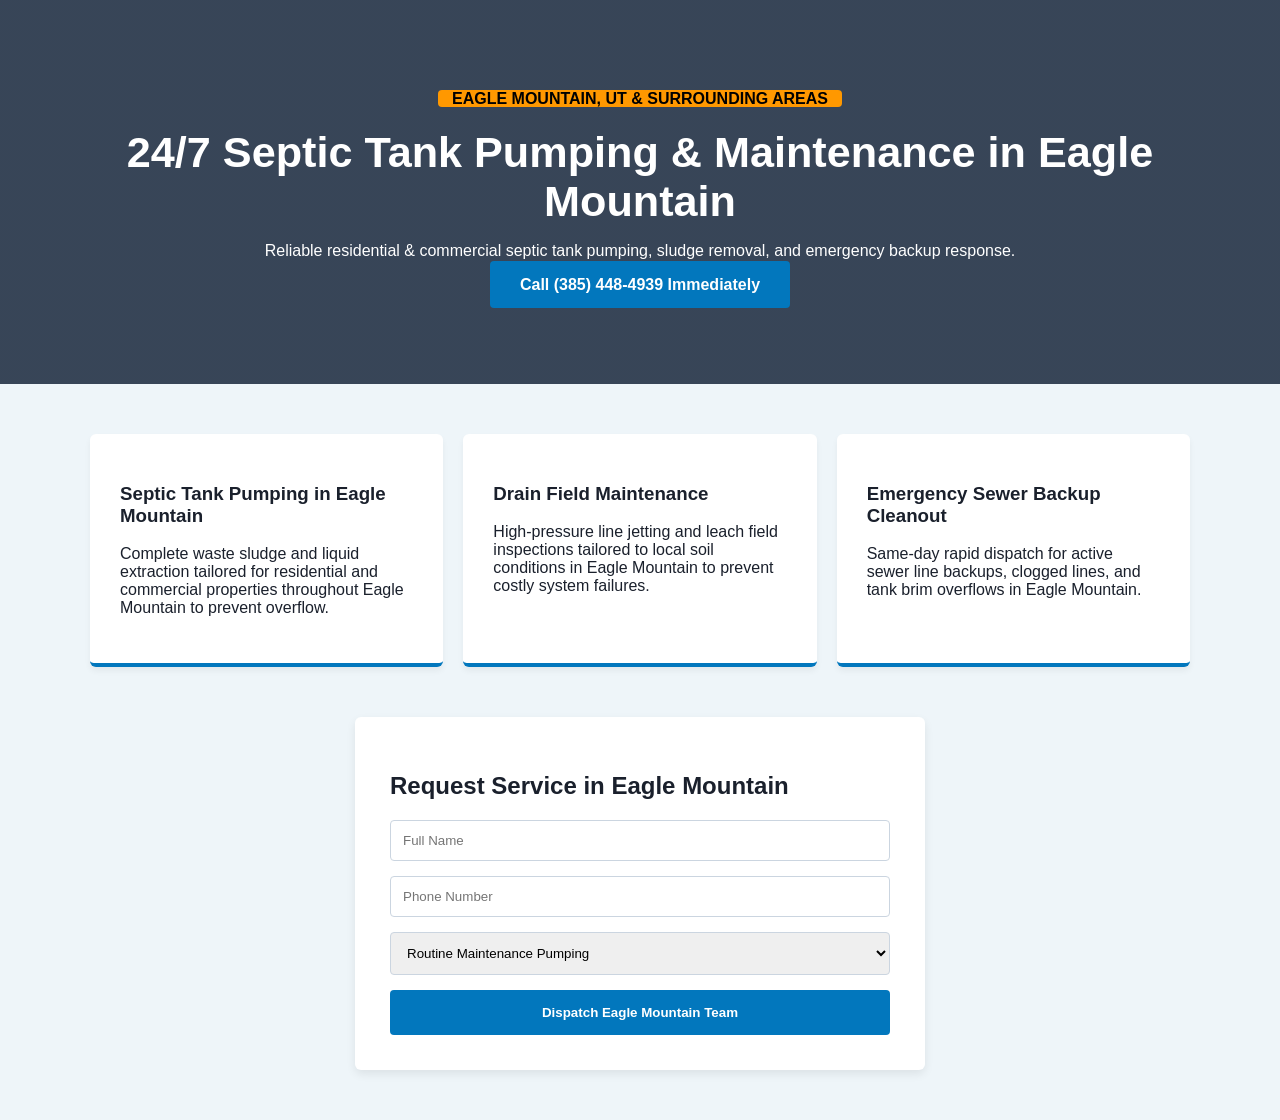
==== tank-eagle-mountain.html @ e1aa265e "index" ====
<!DOCTYPE html>
<html lang="en">
<head>
    <meta charset="UTF-8">
    <meta name="viewport" content="width=device-width, initial-scale=1.0">
    <title>Septic Tank Pumping in Eagle Mountain, UT | 24/7 Emergency Service</title>
    <meta name="description" content="Fast & professional septic tank pumping, drain field jetting, and emergency cleanout services in Eagle Mountain, Utah. Call today for a free quote!">
    <!-- Conexión a los estilos globales en la raíz -->
    <link rel="stylesheet" href="../style.css">
</head>
<body>
    <header class="hero-section">
        <div class="container">
            <span class="badge">Eagle Mountain, UT & Surrounding Areas</span>
            <h1>24/7 Septic Tank Pumping & Maintenance in Eagle Mountain</h1>
            <p>Reliable residential & commercial septic tank pumping, sludge removal, and emergency backup response.</p>
            <div class="cta-group">
                <a href="tel:3854484939" class="btn-primary">Call (385) 448-4939 Immediately</a>
            </div>
        </div>
    </header>

    <section class="services-grid container">
        <div class="card">
            <h3>Septic Tank Pumping in Eagle Mountain</h3>
            <p>Complete waste sludge and liquid extraction tailored for residential and commercial properties throughout Eagle Mountain to prevent overflow.</p>
        </div>
        <div class="card">
            <h3>Drain Field Maintenance</h3>
            <p>High-pressure line jetting and leach field inspections tailored to local soil conditions in Eagle Mountain to prevent costly system failures.</p>
        </div>
        <div class="card">
            <h3>Emergency Sewer Backup Cleanout</h3>
            <p>Same-day rapid dispatch for active sewer line backups, clogged lines, and tank brim overflows in Eagle Mountain.</p>
        </div>
    </section>

    <section class="form-section container">
        <h2>Request Service in Eagle Mountain</h2>
        <form id="septicForm">
            <input type="text" id="name" placeholder="Full Name" required>
            <input type="tel" id="phone" placeholder="Phone Number" required>
            <!-- Campo oculto para identificar que este lead proviene de Eagle Mountain -->
            <input type="hidden" id="cityLocation" value="Eagle Mountain">
            <select id="urgency" required>
                <option value="routine">Routine Maintenance Pumping</option>
                <option value="emergency">Emergency / Active Backup</option>
            </select>
            <button type="submit" class="btn-submit">Dispatch Eagle Mountain Team</button>
        </form>
    </section>

    <!-- Conexión al script global en la raíz -->
    <script src="../script.js"></script>
</body>
</html>
---- style.css ----
:root {
    --primary-color: #0277bd;
    --dark-bg: #0a192f;
    --light-bg: #eef5f9;
    --text-color: #1a202c;
}

body {
    margin: 0;
    font-family: 'Helvetica Neue', Helvetica, Arial, sans-serif;
    color: var(--text-color);
    background-color: var(--light-bg);
}

.container {
    max-width: 1100px;
    margin: 0 auto;
    padding: 0 20px;
}

.hero-section {
    background: linear-gradient(rgba(10, 25, 47, 0.8), rgba(10, 25, 47, 0.8)), url('https://images.unsplash.com/photo-1584622650111-993a426fbf0a?auto=format&fit=crop&w=1200&q=80') center/cover;
    color: #ffffff;
    text-align: center;
    padding: 90px 20px;
}

.badge {
    background-color: #ff9800;
    color: #000;
    padding: 0px 14px;
    font-weight: bold;
    border-radius: 4px;
    text-transform: uppercase;
  

}

.hero-section h1 { font-size: 2.7rem; margin: 20px 0 10px; }

.btn-primary, .btn-submit {
    background-color: var(--primary-color);
    color: white;
    padding: 15px 30px;
    text-decoration: none;
    font-weight: bold;
    border-radius: 4px;
    border: none;
    cursor: pointer;
}

.services-grid {
    display: grid;
    grid-template-columns: repeat(auto-fit, minmax(300px, 1fr));
    gap: 20px;
    margin: 50px auto;
}

.card {
    background: white;
    padding: 30px;
    border-radius: 6px;
    box-shadow: 0 4px 6px rgba(0,0,0,0.05);
    border-bottom: 4px solid var(--primary-color);
}

.form-section {
    background: white;
    padding: 35px;
    max-width: 500px;
    margin: 0 auto 50px;
    border-radius: 6px;
    box-shadow: 0 4px 10px rgba(0,0,0,0.08);
}

form { display: flex; flex-direction: column; gap: 15px; }
input, select { padding: 12px; border: 1px solid #cbd5e0; border-radius: 4px; }
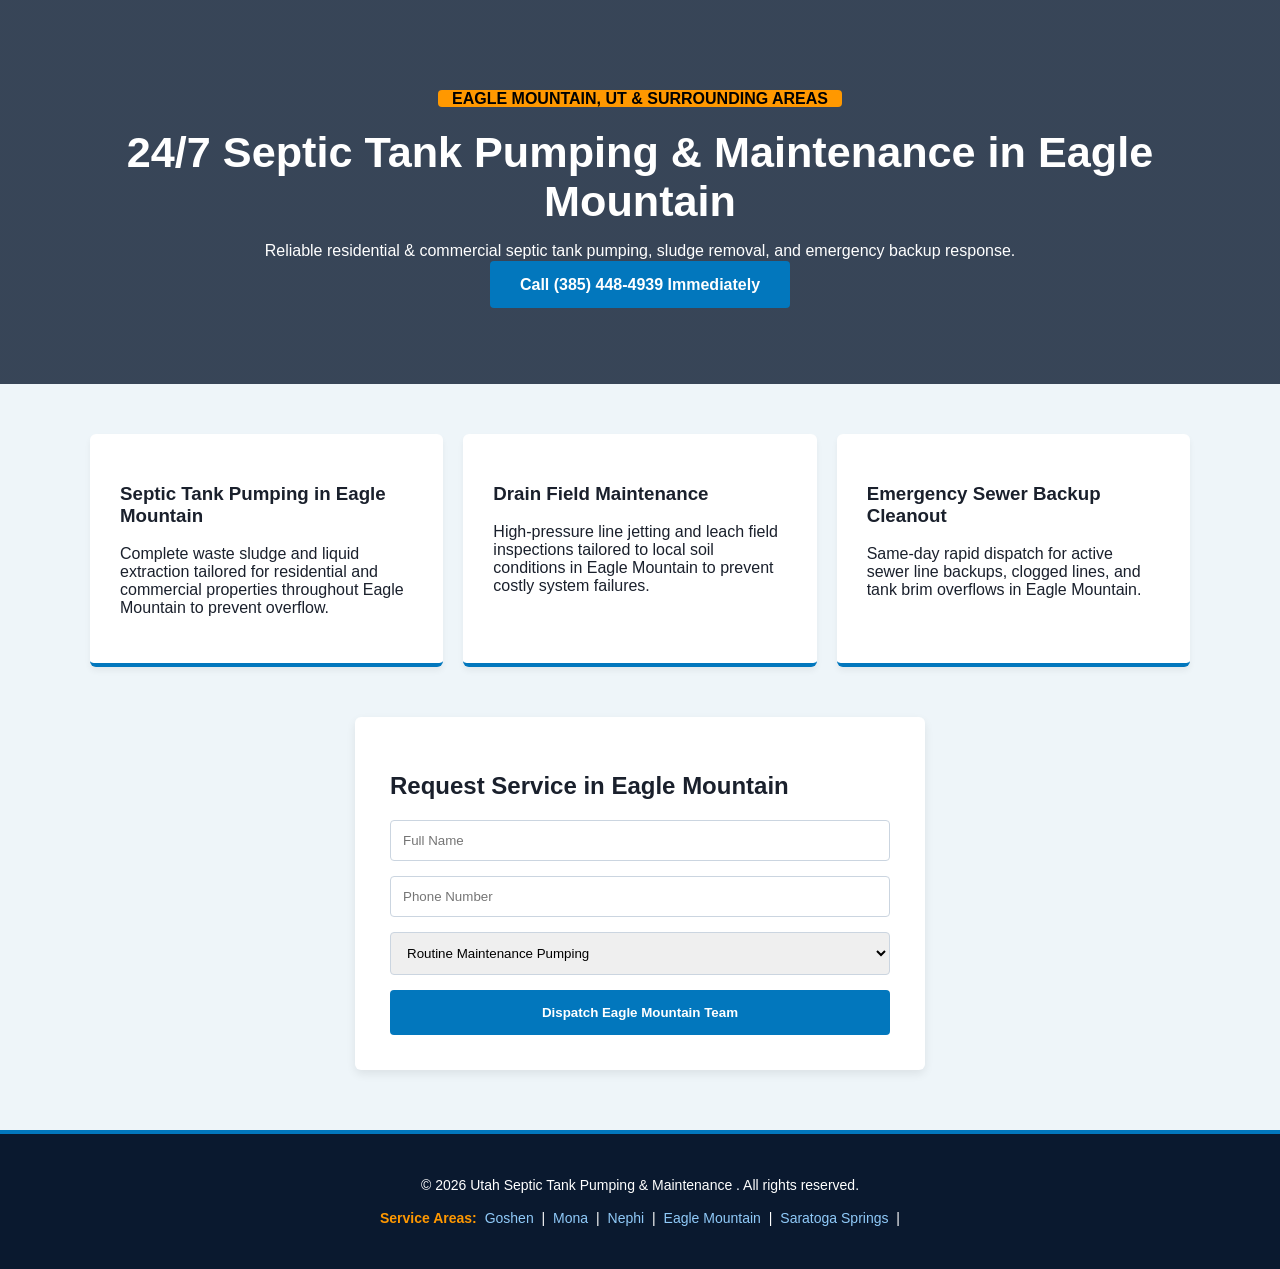
==== commit b836cf38: "index" ====
--- a/tank-eagle-mountain.html
+++ b/tank-eagle-mountain.html
@@ -5,8 +5,66 @@
     <meta name="viewport" content="width=device-width, initial-scale=1.0">
     <title>Septic Tank Pumping in Eagle Mountain, UT | 24/7 Emergency Service</title>
     <meta name="description" content="Fast & professional septic tank pumping, drain field jetting, and emergency cleanout services in Eagle Mountain, Utah. Call today for a free quote!">
+
+     <!-- Open Graph Meta Tags (Facebook, LinkedIn, WhatsApp) -->
+    <meta property="og:type" content="website">
+    <meta property="og:url" content="https://utahsepticandrain.com/tank-eagle-mountain.html">
+    <meta property="og:title" content="Septic Tank Pumping in Eagle Mountain, UT | 24/7 Emergency Service">
+    <meta property="og:description" content="Fast & professional septic tank pumping, drain field maintenance, and emergency cleanout services in Eagle Mountain, Utah. Call today!">
+    <meta property="og:image" content="https://utahsepticandrain.com/images/septic.png">
+
+    <!-- Twitter Card Meta Tags -->
+    <meta name="twitter:card" content="summary_large_image">
+    <meta name="twitter:url" content="https://utahsepticandrain.com/tank-eagle-mountain.html">
+    <meta name="twitter:title" content="Septic Tank Pumping in Eagle Mountain, UT | 24/7 Emergency Service">
+    <meta name="twitter:description" content="Fast & professional septic tank pumping, drain field maintenance, and emergency cleanout services in Eagle Mountain, Utah. Call today!">
+    <meta name="twitter:image" content="https://utahsepticandrain.com/images/septic.png">
+    
+
+    <!-- iOS / Safari App Icons -->
+    <link rel="apple-touch-icon" sizes="180x180" href="/apple-touch-icon.png">
+    <meta name="apple-mobile-web-app-capable" content="yes">
+    <meta name="apple-mobile-web-app-status-bar-style" content="black-translucent">
+    <meta name="apple-mobile-web-app-title" content="Utah Septic">
+    <meta name="theme-color" content="#0277bd">
+
+    <!--favicon-->
+   <link rel="icon" type="image/x-icon" href="../favicon.ico">
+    <link rel="icon" type="image/png" sizes="192x192" href="../favicon-192.png">
+    <link rel="apple-touch-icon" sizes="180x180" href="../apple-touch-icon.png">
+
     <!-- Conexión a los estilos globales en la raíz -->
+     <link rel="manifest" href="../manifest.json">
     <link rel="stylesheet" href="../style.css">
+ <script type="application/ld+json">
+    {
+  "@context": "https://schema.org",
+  "@type": "PlumbingService",
+  "name": "Utah Septic & Pumping Services",
+  "image": "https://247towingservicesut.com/images/septic.png",
+  "telephone": "+1-385-448-4939",
+  "url": "https://247towingservicesut.com/eagle-mountain",
+  "priceRange": "$$",
+  "description": "24/7 emergency septic tank pumping, drain field jetting, and sewage backup cleaning across Eagle Mountain, Saratoga Springs, and rural Utah County.",
+  "areaServed": [
+    { "@type": "City", "name": "Eagle Mountain", "sameAs": "https://en.wikipedia.org/wiki/Eagle_Mountain,_Utah" },
+    { "@type": "City", "name": "Saratoga Springs", "sameAs": "https://en.wikipedia.org/wiki/Saratoga_Springs,_Utah" },
+    { "@type": "City", "name": "Goshen", "sameAs": "https://en.wikipedia.org/wiki/Goshen,_Utah" },
+    { "@type": "City", "name": "Mona", "sameAs": "https://en.wikipedia.org/wiki/Mona,_Utah" },
+    { "@type": "City", "name": "Nephi", "sameAs": "https://en.wikipedia.org/wiki/Nephi,_Utah" }
+  ],
+  "openingHoursSpecification": {
+    "@type": "OpeningHoursSpecification",
+    "dayOfWeek": [
+      "Monday", "Tuesday", "Wednesday", "Thursday", "Friday", "Saturday", "Sunday"
+    ],
+    "opens": "00:00",
+    "closes": "23:59"
+  }
+}
+    </script>
+
+
 </head>
 <body>
     <header class="hero-section">
@@ -50,6 +108,20 @@
         </form>
     </section>
 
+    <footer class="footer">
+    <div class="container-footer-content">
+      <p>&copy; 2026 Utah Septic Tank Pumping & Maintenance . All rights reserved.</p>
+      <p><strong>Service Areas:</strong> 
+        <a href="/tank-goshen.html" class="footer-a">Goshen</a> | 
+        <a href="/tank-mona.html" class="footer-a">Mona</a> | 
+        <a href="/tank-nephi.html" class="footer-a">Nephi</a> | 
+        <a href="/tank-eagle-mountain.html" class="footer-a">Eagle Mountain</a> | 
+        <a href="/tank-saratoga-springs.html" class="footer-a">Saratoga Springs</a> | 
+
+      </p>
+    </div>
+  </footer>
+
     <!-- Conexión al script global en la raíz -->
     <script src="../script.js"></script>
 </body>
--- a/style.css
+++ b/style.css
@@ -73,5 +73,41 @@
     box-shadow: 0 4px 10px rgba(0,0,0,0.08);
 }
 
+.footer {
+    background-color: #0a192f;
+    color: #ffffff;
+    padding: 30px 20px;
+    text-align: center;
+    border-top: 4px solid #0277bd;
+    margin-top: 60px;
+}
+
+.container-footer-content {
+    max-width: 1100px;
+    margin: 0 auto;
+    font-size: 14px;
+    line-height: 1.6;
+}
+
+.footer p {
+    margin: 10px 0;
+}
+
+.footer strong {
+    color: #ff9800;
+}
+
+.footer-a {
+    color: #90caf9;
+    text-decoration: none;
+    margin: 0 4px;
+    transition: color 0.2s ease;
+}
+
+.footer-a:hover {
+    color: #ffffff;
+    text-decoration: underline;
+}
+
 form { display: flex; flex-direction: column; gap: 15px; }
 input, select { padding: 12px; border: 1px solid #cbd5e0; border-radius: 4px; }
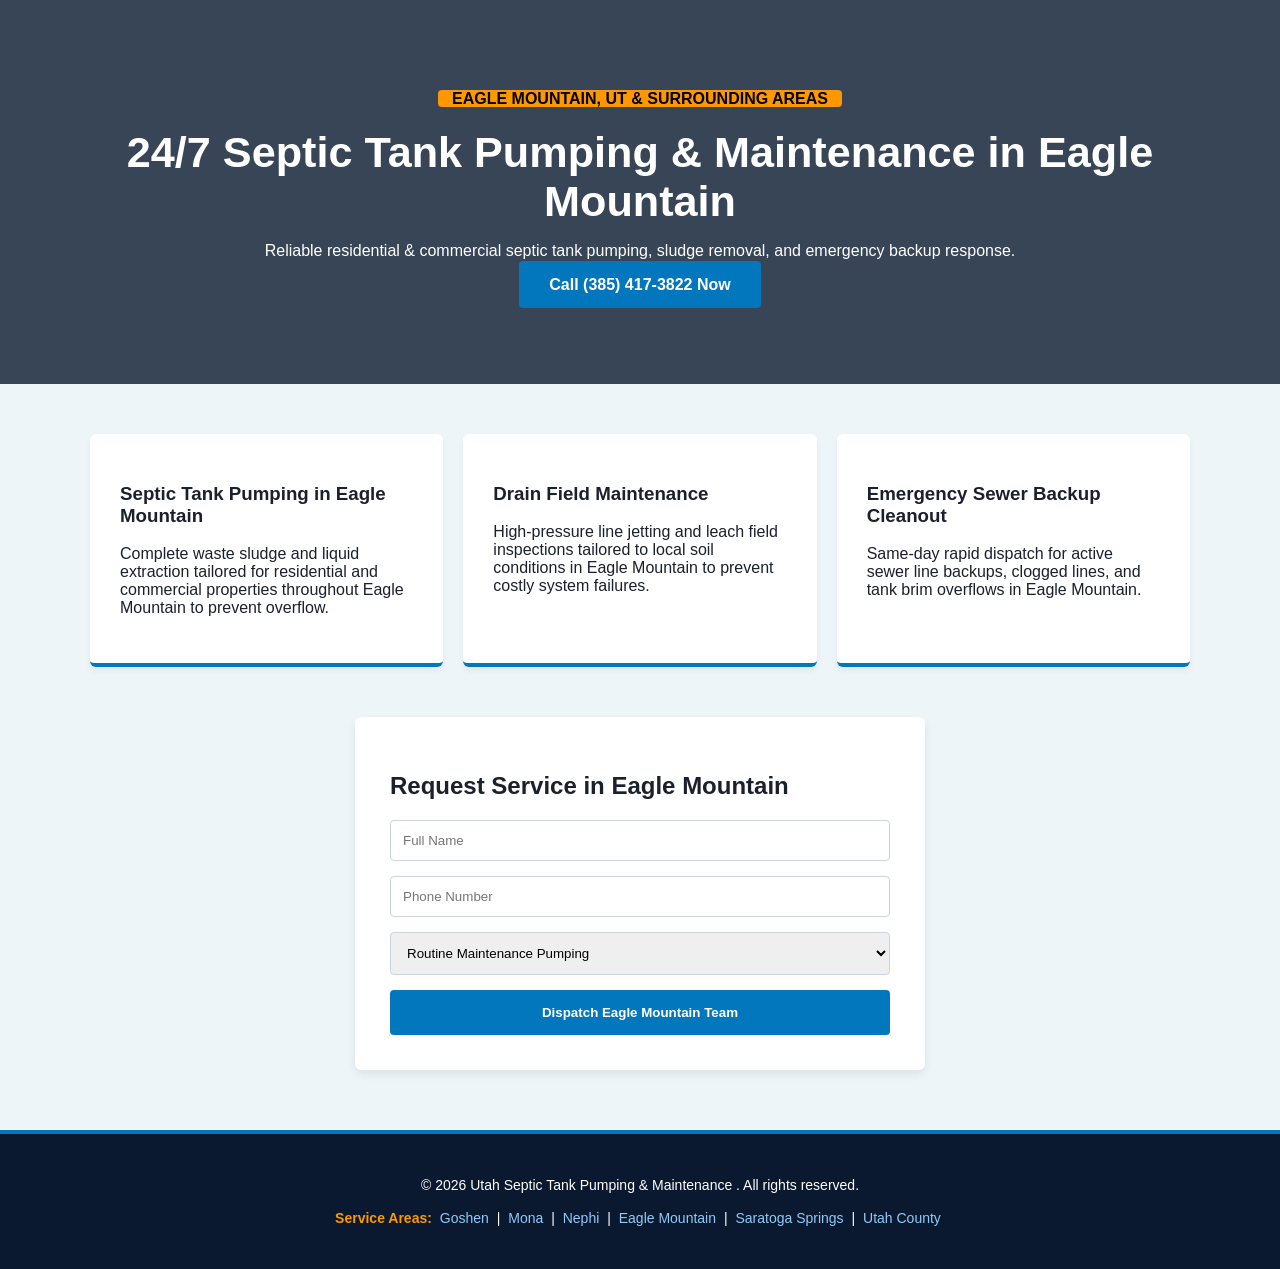
==== commit d34dfa6a: "index" ====
--- a/tank-eagle-mountain.html
+++ b/tank-eagle-mountain.html
@@ -30,7 +30,7 @@
 
     <!--favicon-->
    <link rel="icon" type="image/x-icon" href="../favicon.ico">
-    <link rel="icon" type="image/png" sizes="192x192" href="../favicon-192.png">
+    <link rel="icon" type="image/png" sizes="192x192" href="../android-chrome-192.png">
     <link rel="apple-touch-icon" sizes="180x180" href="../apple-touch-icon.png">
 
     <!-- Conexión a los estilos globales en la raíz -->
@@ -73,7 +73,7 @@
             <h1>24/7 Septic Tank Pumping & Maintenance in Eagle Mountain</h1>
             <p>Reliable residential & commercial septic tank pumping, sludge removal, and emergency backup response.</p>
             <div class="cta-group">
-                <a href="tel:3854484939" class="btn-primary">Call (385) 448-4939 Immediately</a>
+                <a href="tel:3854173822" class="btn-primary">Call (385) 417-3822 Now</a>
             </div>
         </div>
     </header>
@@ -117,7 +117,8 @@
         <a href="/tank-nephi.html" class="footer-a">Nephi</a> | 
         <a href="/tank-eagle-mountain.html" class="footer-a">Eagle Mountain</a> | 
         <a href="/tank-saratoga-springs.html" class="footer-a">Saratoga Springs</a> | 
-
+        <a href="/index.html" class="footer-a">Utah County</a> 
+   
       </p>
     </div>
   </footer>
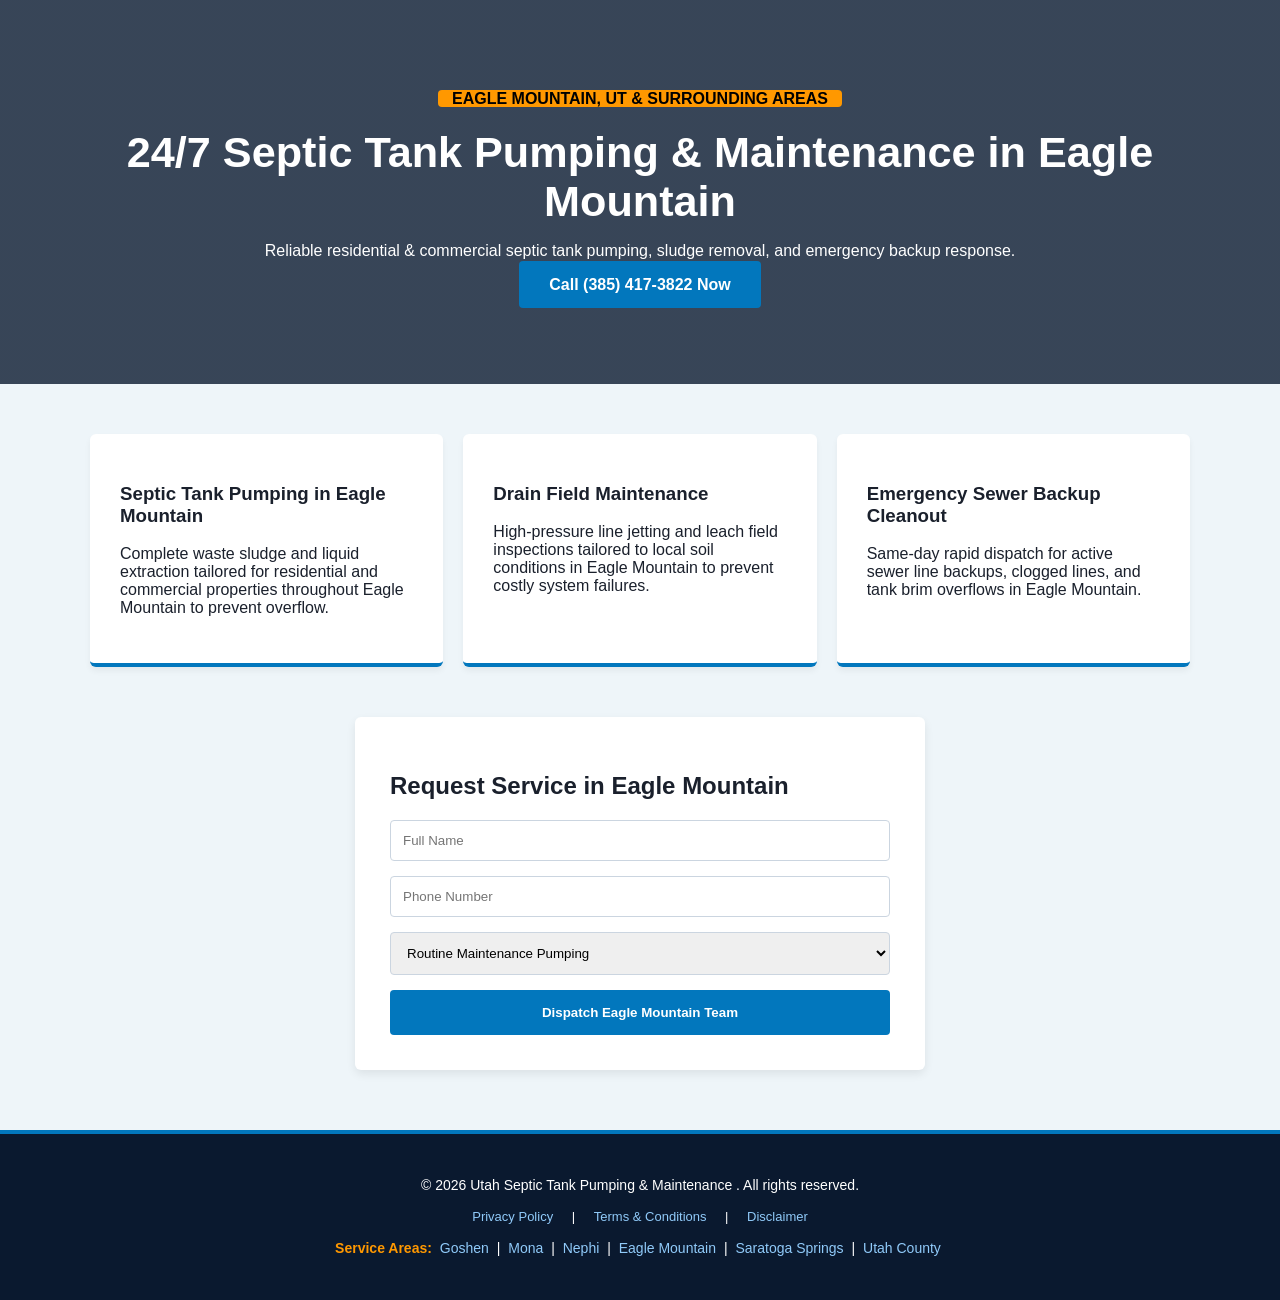
==== commit 702649d7: "index" ====
--- a/tank-eagle-mountain.html
+++ b/tank-eagle-mountain.html
@@ -29,9 +29,9 @@
     <meta name="theme-color" content="#0277bd">
 
     <!--favicon-->
-   <link rel="icon" type="image/x-icon" href="../favicon.ico">
-    <link rel="icon" type="image/png" sizes="192x192" href="../android-chrome-192.png">
-    <link rel="apple-touch-icon" sizes="180x180" href="../apple-touch-icon.png">
+   <link rel="icon" type="image/x-icon" href="../images/favicon.ico">
+    <link rel="icon" type="image/png" sizes="192x192" href="../images/android-chrome-192x192.png">
+    <link rel="apple-touch-icon" sizes="180x180" href="../images/apple-touch-icon.png">
 
     <!-- Conexión a los estilos globales en la raíz -->
      <link rel="manifest" href="../manifest.json">
@@ -111,6 +111,13 @@
     <footer class="footer">
     <div class="container-footer-content">
       <p>&copy; 2026 Utah Septic Tank Pumping & Maintenance . All rights reserved.</p>
+
+      <p style="margin: 10px 0; font-size: 13px;">
+          <a href="privacy.html" class="footer-a" style="margin-right: 15px;">Privacy Policy</a> | 
+          <a href="terms.html" class="footer-a" style="margin-right: 15px; margin-left: 15px;">Terms & Conditions</a> | 
+          <a href="disclaimer.html" class="footer-a" style="margin-left: 15px;">Disclaimer</a>
+      </p>   
+
       <p><strong>Service Areas:</strong> 
         <a href="/tank-goshen.html" class="footer-a">Goshen</a> | 
         <a href="/tank-mona.html" class="footer-a">Mona</a> | 
